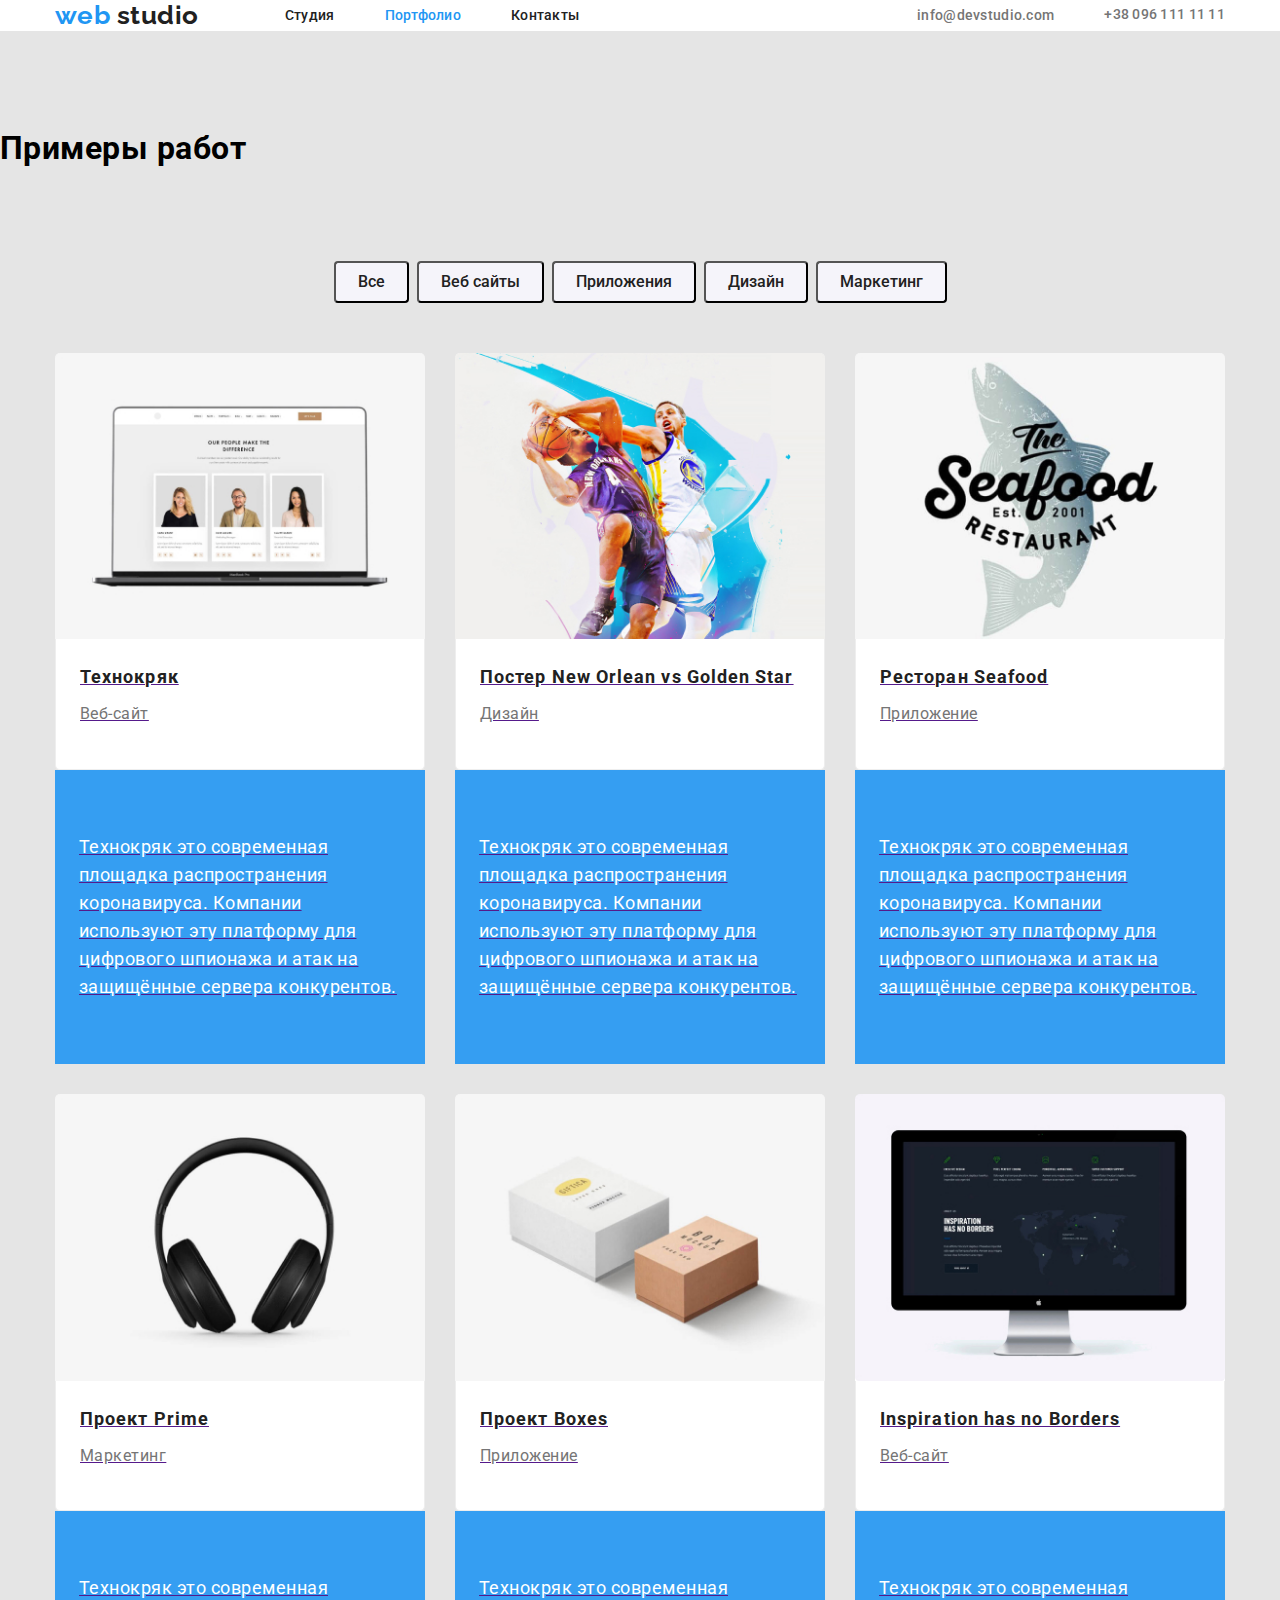
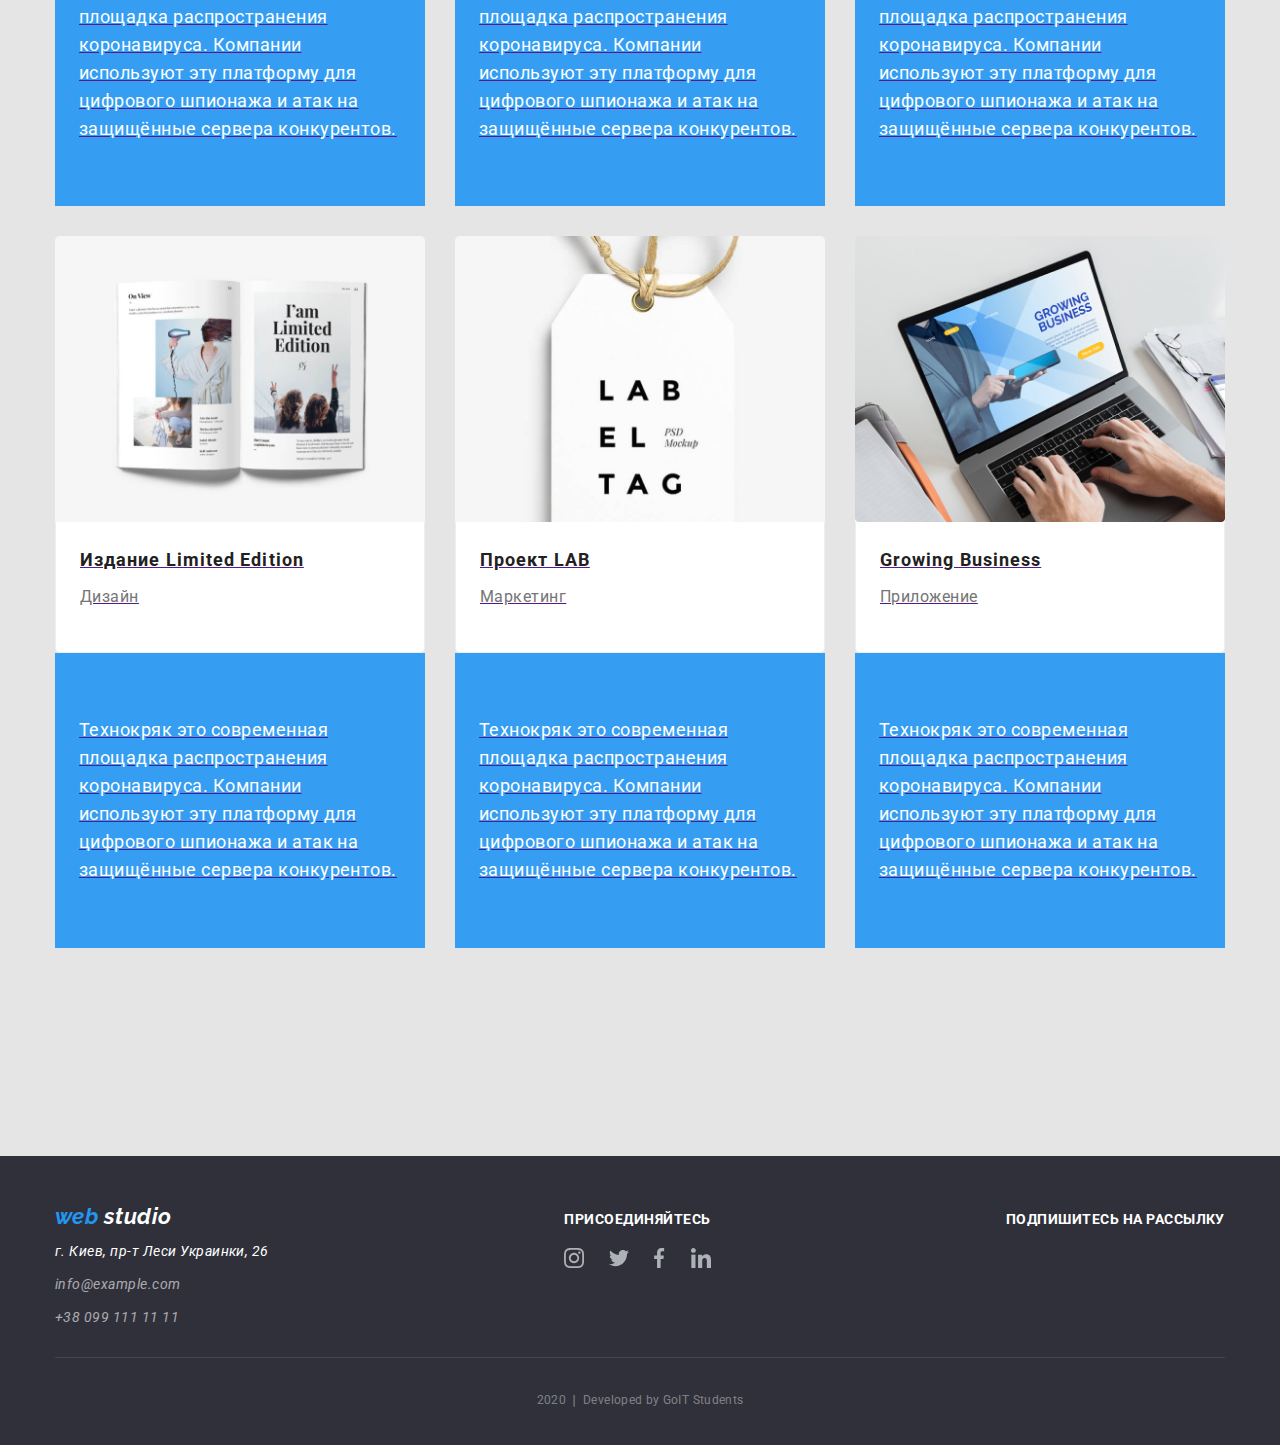
==== portfolio.html @ 68150694 "Создает репозиторий" ====
<!DOCTYPE html>
<html lang="ru">
  <head>
    <meta charset="UTF-8" />
    <meta name="viewport" content="width=device-width, initial-scale=1.0" />
    <title>Document</title>
    <link
      href="https://fonts.googleapis.com/css2?family=Raleway:wght@700&family=Roboto:wght@400;500;700;900&display=swap"
      rel="stylesheet"
    />
    <link
      rel="stylesheet"
      href="https://cdnjs.cloudflare.com/ajax/libs/modern-normalize/0.6.0/modern-normalize.min.css"
    />
    <link rel="stylesheet" href="./css/styles.css" />
  </head>

  <body>
    <header class="page-header">
      <div class="container header-main">
        <a class="logo-nav" href="/">
          <span class="logo-left logo">web</span>
          <span class="logo-riht logo">studio</span></a
        >
        <nav>
          <ul class="header-listf list">
            <li class="item">
              <a class="link-navf" href="./index.html">Студия</a>
            </li>
            <li class="item">
              <a class="link-navf current" href="./portfolio.html">Портфолио</a>
            </li>
            <li class="item"><a class="link-navf" href="">Контакты</a></li>
          </ul>
        </nav>

        <ul class="header-lists list">
          <li class="item">
            <a class="link-navs" href="">info@devstudio.com</a>
          </li>
          <li class="tel item">+38 096 111 11 11</li>
        </ul>
      </div>
    </header>

    <main>
      <section class="section-portfolio">
        <h1 class="section-start">Примеры работ</h1>
        <div class="main-section">
          <div class="container">
            <ul class="list list-button">
              <li class="item">
                <button type="button" class="button">
                  Все
                </button>
              </li>
              <li class="item">
                <button type="button" class="button">Веб сайты</button>
              </li>
              <li class="item">
                <button type="button" class="button">Приложения</button>
              </li>
              <li class="item">
                <button type="button" class="button">Дизайн</button>
              </li>
              <li class="item">
                <button type="button" class="button">Маркетинг</button>
              </li>
            </ul>
          </div>
          <div class="container">
            <ul class="list list-main">
              <li class="item">
                <div class="cards">
                <a class="link-portfolio" href="">
                  <img
                    class="main-img"
                    src="./images/технокряк.jpg"
                    alt=""
                    width="370"
                  />
                  <div class="sections">
                    <h2 class="section-titlep">Технокряк</h2>
                    <p class="section-textp">Веб-сайт</p>
                  </div>
                  </div>
                  <p class="section-textps">
                    Технокряк это современная площадка распространения
                    коронавируса. Компании используют эту платформу для
                    цифрового шпионажа и атак на защищённые сервера конкурентов.
                  </p>
                </a>
              </li>
              <li class="item">
                <div class="cards">
                <a href="">
                  <img
                    class="main-img"
                    src="./images/poster.jpg"
                    alt=""
                    width="370"
                  />
                  <div class="sections">
                    <h2 class="section-titlep">
                      Постер New Orlean vs Golden Star
                    </h2>
                    <p class="section-textp">Дизайн</p>
                  </div>
                  </div>
                  <p class="section-textps">
                    Технокряк это современная площадка распространения
                    коронавируса. Компании используют эту платформу для
                    цифрового шпионажа и атак на защищённые сервера конкурентов.
                  </p>
                </a>
              </li>
              <li class="item">
                <div class="cards">
                <a href="">
                  <img
                    class="main-img"
                    src="./images/seafood.jpg"
                    alt=""
                    width="370"
                  />
                  <div class="sections">
                    <h2 class="section-titlep">Ресторан Seafood</h2>
                    <p class="section-textp">Приложение</p>
                  </div>
                  </div>

                  <p class="section-textps">
                    Технокряк это современная площадка распространения
                    коронавируса. Компании используют эту платформу для
                    цифрового шпионажа и атак на защищённые сервера конкурентов.
                  </p>
                </a>
              </li>
              <li class="item">
                <div class="cards">
                <a href="">
                  <img
                    class="main-img"
                    src="./images/наушники.jpg"
                    alt=""
                    width="370"
                  />
                  <div class="sections">
                    <h2 class="section-titlep">Проект Prime</h2>
                    <p class="section-textp">Маркетинг</p>
                  </div>
                  </div>

                  <p class="section-textps">
                    Технокряк это современная площадка распространения
                    коронавируса. Компании используют эту платформу для
                    цифрового шпионажа и атак на защищённые сервера конкурентов.
                  </p>
                </a>
              </li>
              
              <li class="item">
                <div class="cards">
                <a href="">
                  <img
                    class="main-img"
                    src="./images/ящик.jpg"
                    alt=""
                    width="370"
                  />
                  <div class="sections">
                    <h2 class="section-titlep">Проект Boxes</h2>
                    <p class="section-textp">Приложение</p>
                  </div>
                  </div>

                  <p class="section-textps">
                    Технокряк это современная площадка распространения
                    коронавируса. Компании используют эту платформу для
                    цифрового шпионажа и атак на защищённые сервера конкурентов.
                  </p>
                </a>
              </li>
              <li class="item">
                <div class="cards">
                <a href="">
                  <img
                    class="main-img"
                    src="./images/monitor.jpg"
                    alt=""
                    width="370"
                  />
                  <div class="sections">
                    <h2 class="section-titlep">Inspiration has no Borders</h2>
                    <p class="section-textp">Веб-сайт</p>
                  </div>
                  </div>

                  <p class="section-textps">
                    Технокряк это современная площадка распространения
                    коронавируса. Компании используют эту платформу для
                    цифрового шпионажа и атак на защищённые сервера конкурентов.
                  </p>
                </a>
              </li>
              
              <li class="item">
                <div class="cards">
                <a href="">
                  <img
                    class="main-img"
                    src="./images/журнал.jpg"
                    alt=""
                    width="370"
                  />
                  <div class="sections">
                    <h2 class="section-titlep">Издание Limited Edition</h2>
                    <p class="section-textp">Дизайн</p>
                  </div>
                  </div>

                  <p class="section-textps">
                    Технокряк это современная площадка распространения
                    коронавируса. Компании используют эту платформу для
                    цифрового шпионажа и атак на защищённые сервера конкурентов.
                  </p>
                </a>
              </li>
              
              <li class="item">
                <div class="cards">
                <a href="">
                  <img
                    class="main-img"
                    src="./images/бирка.jpg"
                    alt=""
                    width="370"
                  />
                  <div class="sections">
                    <h2 class="section-titlep">Проект LAB</h2>
                    <p class="section-textp">Маркетинг</p>
                  </div>
                  </div>

                  <p class="section-textps">
                    Технокряк это современная площадка распространения
                    коронавируса. Компании используют эту платформу для
                    цифрового шпионажа и атак на защищённые сервера конкурентов.
                  </p>
                </a>
              </li>
              <li class="item">
                <div class="cards">
                <a href="">
                  <img
                    class="main-img"
                    src="./images/laptop.jpg"
                    alt=""
                    width="370"
                  />
                  <div class="sections">
                    <h2 class="section-titlep">Growing Business</h2>
                    <p class="section-textp">Приложение</p>
                  </div>
                  </div>

                  <p class="section-textps">
                    Технокряк это современная площадка распространения
                    коронавируса. Компании используют эту платформу для
                    цифрового шпионажа и атак на защищённые сервера конкурентов.
                  </p>
                </a>
              </li>
            </ul>
          </div>
        </div>
      </section>
    </main>
    <footer>
      <div class="container">
        <div class="footer-main">
          <div class="footer-left">
            <address class="footer-address">
              <a class="logo-footer" href="/">
                <span class="logo-left logo">web</span>
                <span class="logo-rihts logo">studio</span></a
              >
              <p class="footer-text">г. Киев, пр-т Леси Украинки, 26</p>

              <a class="footer-link footer-text" href="">info@example.com</a>

              <a class="footer-link" href="">+38 099 111 11 11</a>
            </address>
          </div>
          <div class="footer-center">
            <b class="action">Присоединяйтесь</b>
            <ul class="list social-networksf">
              <li class="item">
                <a href="">
                  <img src="./images/instagram.svg" alt="логотип инстаграм"
                /></a>
              </li>
              <li class="item">
                <a href="">
                  <img src="./images/twitter.svg" alt="логотип твитер"
                /></a>
              </li>
              <li class="item">
                <a href="">
                  <img src="./images/facebook.svg" alt="логотип фейсбук"
                /></a>
              </li>
              <li class="item">
                <a href="">
                  <img src="./images/linkedin.svg" alt="логотип линкден"
                /></a>
              </li>
            </ul>
          </div>
          <div class="footer-riht">
            <b class="action">Подпишитесь на рассылку</b>
          </div>
        </div>

        <div class="end">
          <p>2020 &#10072; Developed by GoIT Students</p>
        </div>
      </div>
    </footer>
  </body>
</html>
---- css/styles.css ----
.list {
  padding: 0;
  margin: 0;
  list-style: none;
}
body {
  font-family: Roboto, sans-serif;
  letter-spacing: 0.03em;
}
.container {
  width: 1200px;

  padding-left: 15px;
  padding-right: 15px;
  margin: auto;
}
.container-second {
  width: 1200px;
  padding-top: 94px;
  padding-bottom: 94px;
  padding-left: 15px;
  padding-right: 15px;
  margin: auto;
}
.link-comanda {
  margin-bottom: 24px;
  background: #ffffff;
  box-shadow: 0px 2px 1px rgba(0, 0, 0, 0.2), 0px 1px 1px rgba(0, 0, 0, 0.14),
    0px 1px 3px rgba(0, 0, 0, 0.12);
  border-radius: 4px;
}

.logo-left {
  color: #2196f3;
}
.logo-riht {
  color: #212121;
}
.link-navf:hover,
.link-navf:focus {
  color: #2196f3;
}

.link-navf:active {
  color: #2196f3;
}

.link-navf.current {
  color: #2196f3;
}

.link-navf {
  color: #212121;
  font-weight: 500;
  font-size: 14px;
  line-height: 1.14;
  letter-spacing: 0.02em;
  text-decoration: none;
}

.header-listf .item:not(:last-child) {
  margin-right: 50px;
}

.header-lists .item:not(:last-child) {
  margin-right: 30px;
}

.link-navs:hover,
.link-navs:focus {
  color: #2196f3;
}
.link-navs,
.tel {
  color: #757575;
  font-weight: 500;
  font-size: 14px;
  line-height: 1.14;
  letter-spacing: 0.02em;
  text-decoration: none;
}
.header-listf {
  display: flex;
  margin-left: 86px;
}

.header-lists {
  display: flex;
  margin-left: auto;
  align-items: center;
}

.header-main {
  display: flex;
  align-items: center;
}
.header-main .item:not(:last-child) {
  margin-right: 50px;
}

.page-header {
  background-color: #ffffff;
}
.hero {
  padding-top: 200px;
  padding-bottom: 200px;
  background-color: rgba(47, 48, 58, 0.8);
  text-align: center;
}
.hero-title {
  margin-top: 0;
  margin-bottom: 46px;

  color: #ffffff;
  font-weight: 900;
  font-size: 44px;
  line-height: 1.36;
  text-align: center;
  letter-spacing: 0.06em;
  text-transform: uppercase;
}
.hero-button {
  display: inline-block;

  padding: 10px 32px;
  color: #ffffff;

  background-color: #2196f3;
  font-weight: bold;
  font-size: 16px;
  line-height: 1.87;
  text-align: center;
  letter-spacing: 0.06em;
  text-decoration: none;
  border-radius: 4px;
}

.hidden {
  position: absolute;
  clip: rect(0 0 0 0);
  width: 1px;
  height: 1px;
  margin: -1px;
}
.section {
  padding-top: 94px;
  padding-bottom: 94px;
  background-color: #e5e5e5;
}
.section-portfolio {
  padding-top: 99px;
  padding-bottom: 114px;
  background-color: #e5e5e5;
}
.section-title {
  margin-top: 0;
  margin-bottom: 50px;
  color: #212121;
  font-weight: bold;
  font-size: 36px;
  line-height: 1.17;
  text-align: center;
}
.advantages {
  display: flex;
  align-items: center;
}

.advantages .item:not(:last-child) {
  margin-right: 30px;
}
.img-small {
  display: inline-block;
  width: 270px;
  height: 120px;
  border-radius: 4px;
  background-color: #f5f4fa;
  text-align: center;
}
.work {
  display: flex;
  align-items: center;
}
.work .item:not(:last-child) {
  margin-right: 30px;
}
.comand {
  background-color: #f5f4fa;
}
.list-comanda {
  display: flex;
  align-items: center;
}
.list-comanda .link-comanda:not(:last-child) {
  margin-right: 30px;
}

.section-text {
  margin-top: 10px;
  margin-bottom: 0;

  color: #757575;
  font-weight: normal;
  font-size: 14px;
  line-height: 1.71;
}
.section-titles {
  margin-top: 30px;
  margin-bottom: 0;

  color: #212121;
  font-weight: bold;
  font-size: 14px;
  line-height: 1.14;
  text-transform: uppercase;
}
.comanda-title {
  margin-top: 0;
  margin-bottom: 50px;

  color: #212121;
  font-weight: bold;
  font-size: 36px;
  line-height: 1.17;
  text-align: center;
}
.comand-name {
  margin-top: 0px;
  margin-bottom: 10px;
  font-weight: 500;
  font-size: 16px;
  line-height: 1.19;
  text-align: center;
}
.comand-img {
  margin-bottom: 30px;
}
.comand-text {
  margin-top: 0px;
  margin-bottom: 16px;
  font-weight: normal;
  font-size: 16px;
  line-height: 1.19;
  text-align: center;
}
.social-networks {
  padding-left: 32px;
  padding-right: 31px;
  padding-bottom: 24px;
}

.social-networks {
  display: flex;
  align-items: center;
  justify-content: space-between;
}
.social-networks .item:not(:last-child) {
  margin-right: 10px;
}
.client {
  display: flex;
  align-items: center;
  justify-content: space-between;
}
.client .item:not(:last-child) {
  margin-right: 30px;
}

.link {
  color: #ffffff;
  background-color: rgba(47, 48, 58, 0.8);
  font-weight: bold;
  font-size: 14px;
  line-height: 1.14;
  text-align: center;
  text-transform: uppercase;
  text-decoration: none;
}

}
.link:hover,
.link:focus {
  color: #2196f3;
}

footer {
  color: #ffffff;
  background-color: #2f303a;
}

.logo-rihts {
  color: #ffffff;
}
.footer-link {
  color: rgba(255, 255, 255, 0.6);
  text-decoration: none;
}

.logo {
  font-family: Raleway, sans-serif;
}
.logo-nav {
  font-weight: bold;
  font-size: 26px;
  line-height: 1.19;
  text-decoration: none;
}
.footer-address {
  font-weight: normal;
  font-size: 14px;
  line-height: 24px;
}
.footer-text {
  display: block;
  margin-top: 0px;
  margin-bottom: 9px;
}
.logo-footer {
  display: inline-block;
  margin-bottom: 10px;
  font-weight: bold;
  font-size: 22px;
  line-height: 1.18;
  text-decoration: none;
}
.footer-main {
  display: flex;
  align-items: flex-start;
}
.footer-main {
  padding-top: 48px;
  padding-bottom: 28px;
  align-items: baseline;
  justify-content: space-between;
}

.social-networksf {
  display: flex;
  align-items: center;
  justify-content: space-between;
}
.action {
  display: inline-block;
  margin-bottom: 21px;
  font-weight: bold;
  font-size: 14px;
  line-height: 1.14;
  text-transform: uppercase;
}
.end {
  margin-bottom: 0px;
  padding-top: 18px;
  padding-bottom: 21px;
  border-top: 1px solid rgba(255, 255, 255, 0.1);
  font-family: Roboto;
  font-style: normal;
  font-weight: normal;
  font-size: 12px;
  line-height: 2;

  text-align: center;
  letter-spacing: 0.03em;

  color: rgba(255, 255, 255, 0.4);
}

.main-section {
  padding-top: 94px;
  padding-bottom: 94px;
}
.button {
  display: inline-block;
  padding: 6px 22px;
  border-radius: 4px;

  color: #212121;
  background-color: #f5f4fa;
  font-style: normal;
  font-weight: 500;
  font-size: 16px;
  line-height: 1.62;
  text-align: center;
}
.button:hover,
.button:focus {
  color: #ffffff;
  background-color: #2196f3;
}

.list-button {
  display: flex;
  align-items: center;
  justify-content: center;

  margin-bottom: 50px;
}

.list-button .item:not(:last-child) {
  margin-right: 8px;
}

.section-start {
  margin-top: 0px;
  margin-bottom: 0px;
}
.list-main .item {
  width: 370px;
  margin-right: 30px;
  margin-bottom: 30px;
}
.list-main .item:nth-child(3n) {
  margin-right: 0px;
}
.list-main .item:nth-last-child(-n + 3) {
  margin-bottom: 0px;
}
.list-main {
  display: flex;
  flex-wrap: wrap;
}

.main-img {
  display: block;
}

.section-titlep {
  margin-top: 0px;
  margin-bottom: 4px;

  color: #212121;
  font-weight: bold;
  font-size: 18px;
  line-height: 2;
  letter-spacing: 0.06em;
}
.section-textp {
  margin-top: 0px;
  margin-bottom: 0px;

  padding-bottom: 20px;

  color: #757575;
  font-weight: normal;
  font-size: 16px;
  line-height: 1.87;
}

.section-textps {
  margin-top: 0px;
  margin-bottom: 0px;
  padding: 63px 24px;

  color: #ffffff;
  background-color: rgba(33, 150, 243, 0.9);
  font-weight: normal;
  font-size: 18px;
  line-height: 1.56;
}
.sections {
  padding: 20px 24px;

  background: #ffffff;
  border-left: 1px solid #eeeeee;
  border-right: 1px solid #eeeeee;
  border-bottom: 1px solid #eeeeee;

  box-sizing: border-box;
  border-bottom-right-radius: 5px;
  border-bottom-left-radius: 5px;
}
.cards {
  width: 370px;
  border-top-right-radius: 5px;
  border-top-left-radius: 5px;
  overflow: hidden;
}
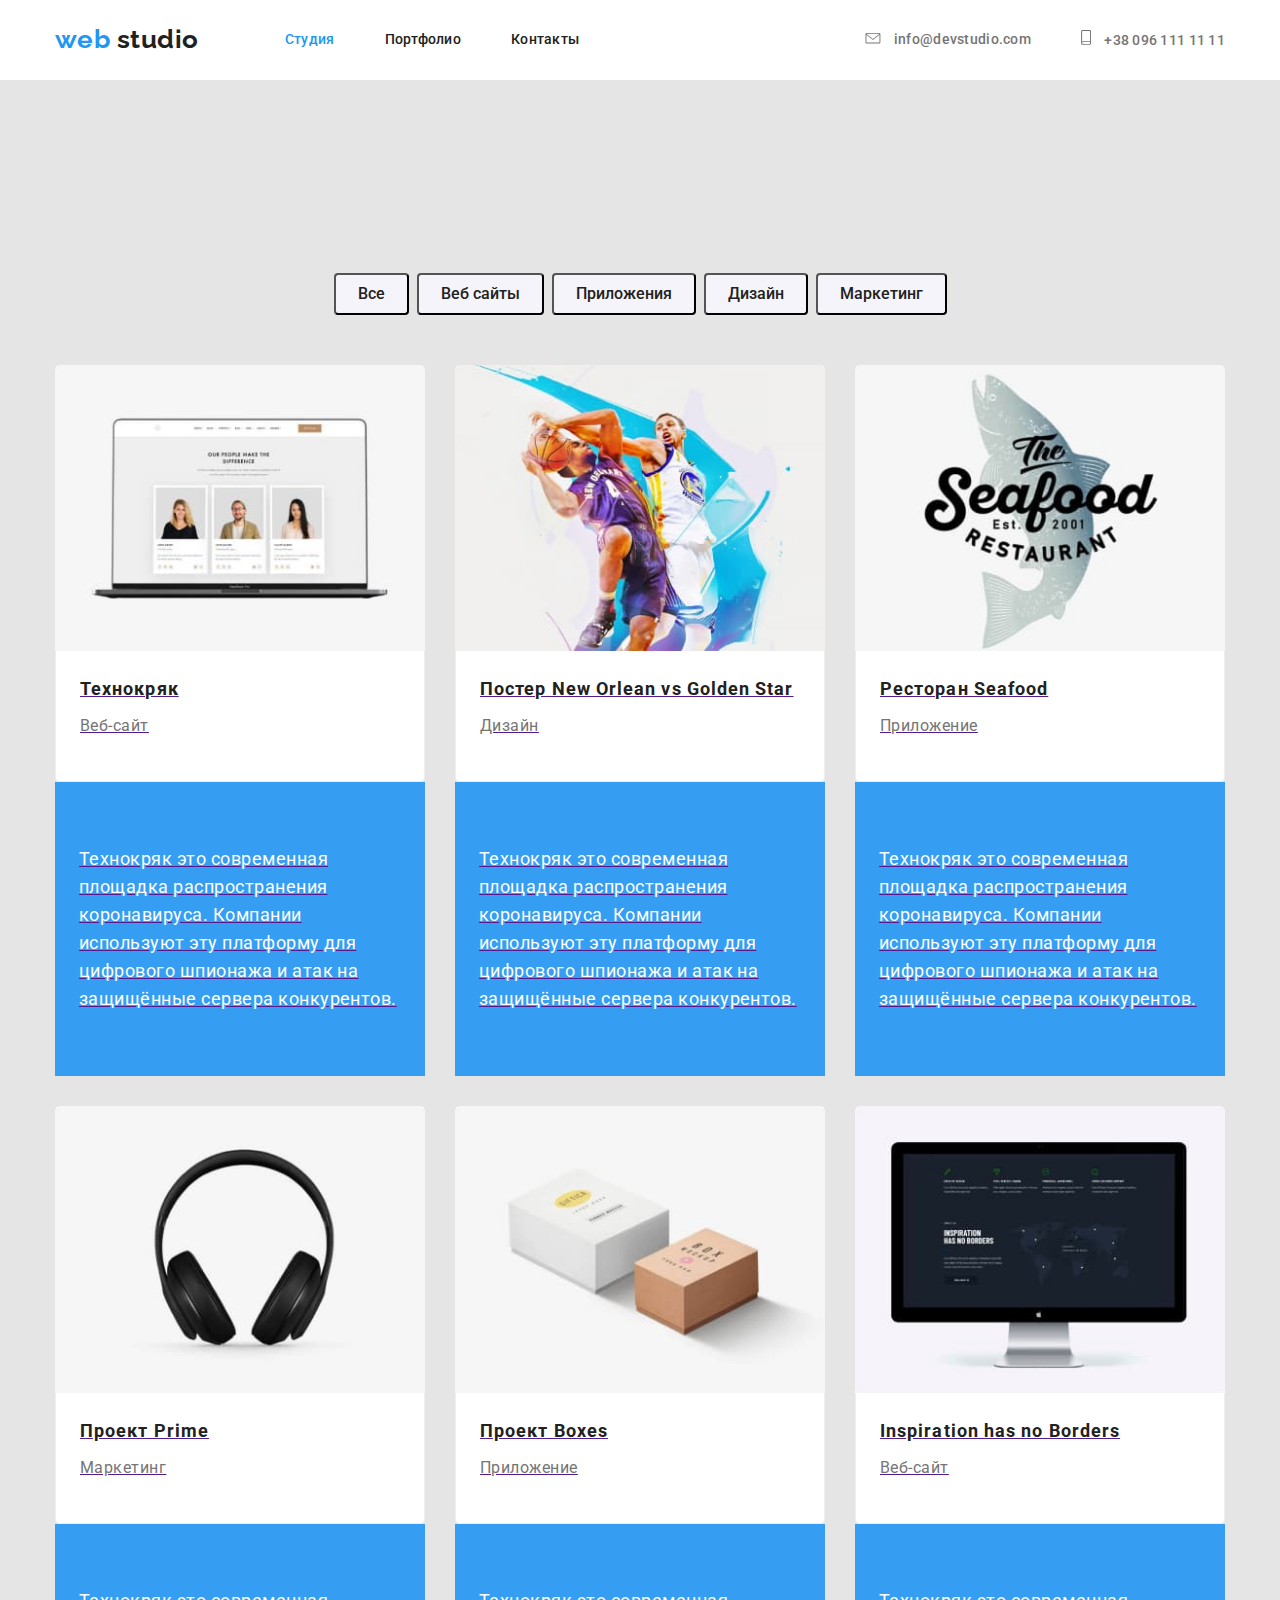
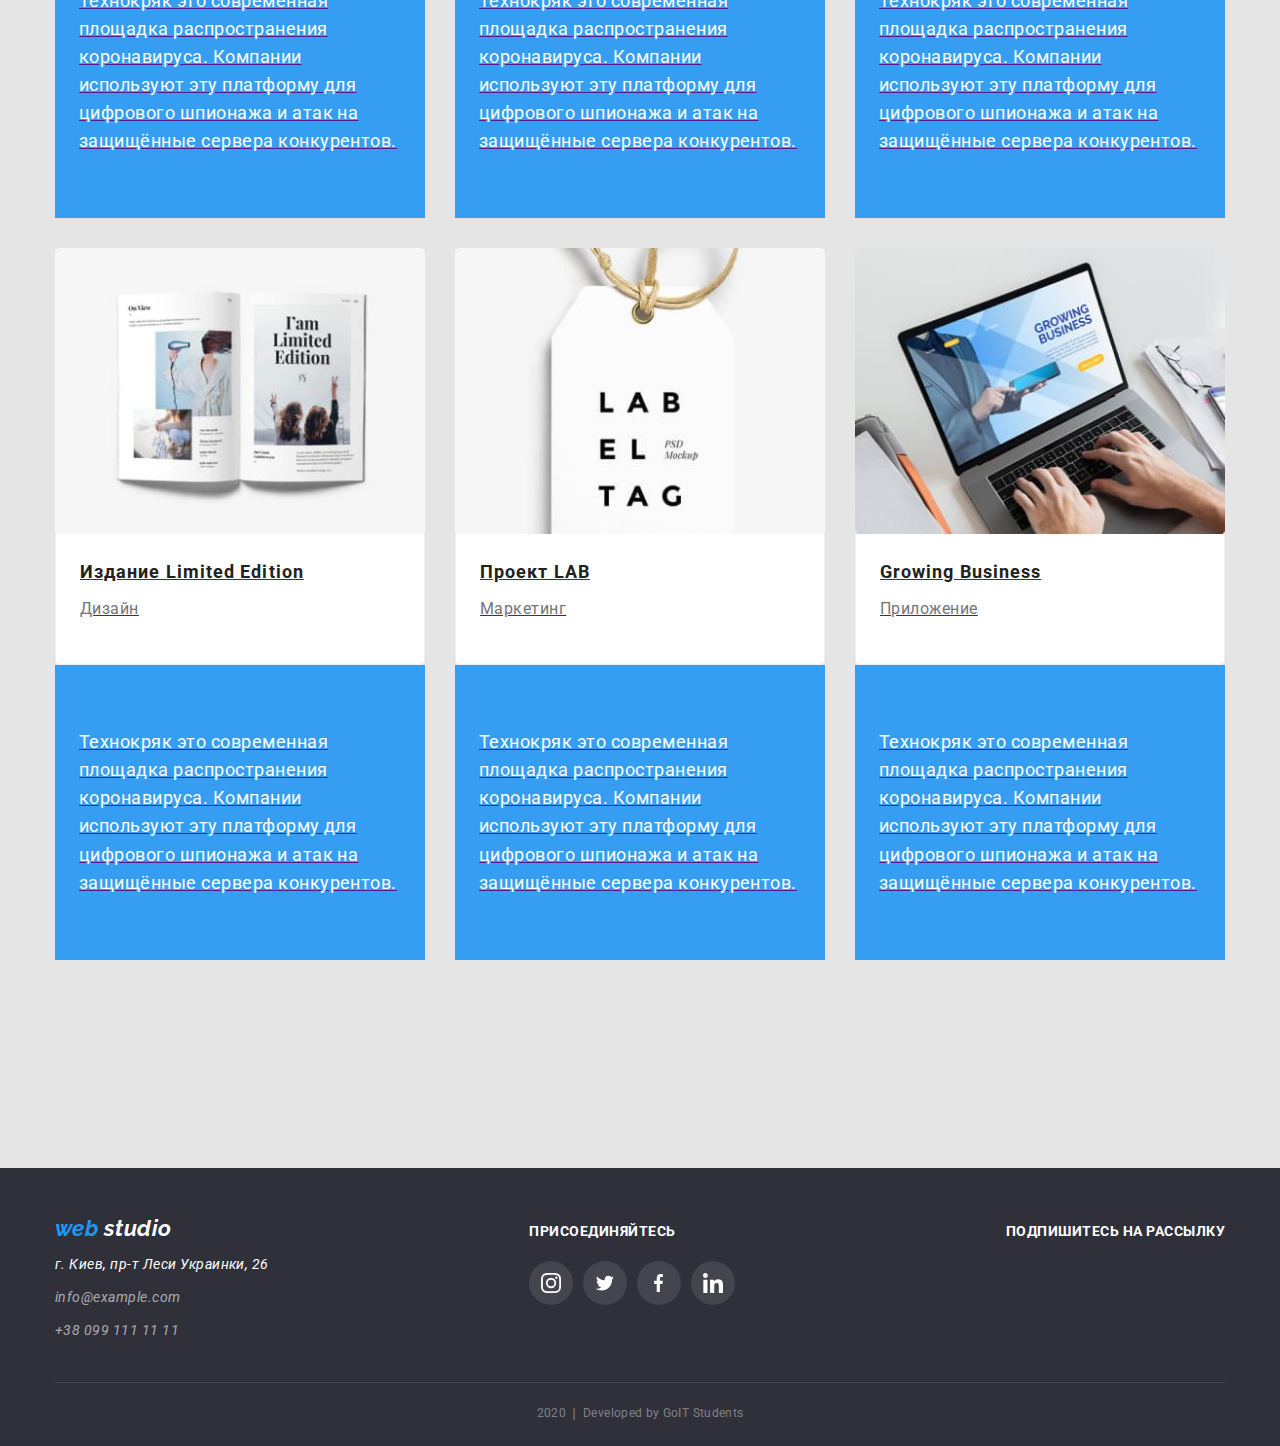
==== commit 715d8191: "Добавляет тени" ====
--- a/portfolio.html
+++ b/portfolio.html
@@ -20,32 +20,43 @@
       <div class="container header-main">
         <a class="logo-nav" href="/">
           <span class="logo-left logo">web</span>
-          <span class="logo-riht logo">studio</span></a
-        >
+          <span class="logo-riht logo">studio</span></a>
         <nav>
           <ul class="header-listf list">
             <li class="item">
-              <a class="link-navf" href="./index.html">Студия</a>
+              <a class="link-navf current" href="./index.html">Студия</a>
             </li>
             <li class="item">
-              <a class="link-navf current" href="./portfolio.html">Портфолио</a>
+              <a class="link-navf" href="./portfolio.html">Портфолио</a>
             </li>
             <li class="item"><a class="link-navf" href="">Контакты</a></li>
           </ul>
         </nav>
-
+      
         <ul class="header-lists list">
           <li class="item">
-            <a class="link-navs" href="">info@devstudio.com</a>
+            <a class="link-navs" href="">
+              <svg class="link-navs icon" width="16px" height="11.2px">
+                <use href="./images/symbol-defs1.svg#icon-envelope"></use>
+              </svg>
+              info@devstudio.com
+            </a>
           </li>
-          <li class="tel item">+38 096 111 11 11</li>
+          <li class="item">
+            <a class="link-navs" href="">
+              <svg class="link-navs icon" width="10px" height="14.94px">
+                <use href="./images/symbol-defs1.svg#icon-smartphone"></use>
+              </svg>
+              +38 096 111 11 11
+            </a>
+          </li>
         </ul>
       </div>
     </header>
 
     <main>
       <section class="section-portfolio">
-        <h1 class="section-start">Примеры работ</h1>
+        <h1 class="section-start hidden">Примеры работ</h1>
         <div class="main-section">
           <div class="container">
             <ul class="list list-button">
@@ -283,12 +294,11 @@
             <address class="footer-address">
               <a class="logo-footer" href="/">
                 <span class="logo-left logo">web</span>
-                <span class="logo-rihts logo">studio</span></a
-              >
+                <span class="logo-rihts logo">studio</span></a>
               <p class="footer-text">г. Киев, пр-т Леси Украинки, 26</p>
-
+      
               <a class="footer-link footer-text" href="">info@example.com</a>
-
+      
               <a class="footer-link" href="">+38 099 111 11 11</a>
             </address>
           </div>
@@ -296,24 +306,32 @@
             <b class="action">Присоединяйтесь</b>
             <ul class="list social-networksf">
               <li class="item">
-                <a href="">
-                  <img src="./images/instagram.svg" alt="логотип инстаграм"
-                /></a>
-              </li>
-              <li class="item">
-                <a href="">
-                  <img src="./images/twitter.svg" alt="логотип твитер"
-                /></a>
-              </li>
-              <li class="item">
-                <a href="">
-                  <img src="./images/facebook.svg" alt="логотип фейсбук"
-                /></a>
-              </li>
-              <li class="item">
-                <a href="">
-                  <img src="./images/linkedin.svg" alt="логотип линкден"
-                /></a>
+                <a class="footer-icon" href="">
+                  <svg width="20px" height="20px">
+                    <use href="./images/symbol-defs1.svg#icon-instagram"></use>
+                  </svg>
+                </a>
+              </li>
+              <li class="item">
+                <a class="footer-icon" href="">
+                  <svg width="20px" height="16.25px">
+                    <use href="./images/symbol-defs1.svg#icon-twitter"></use>
+                  </svg>
+                </a>
+              </li>
+              <li class="item">
+                <a class="footer-icon" href="">
+                  <svg width="10px" height="20px">
+                    <use href="./images/symbol-defs1.svg#icon-facebook"></use>
+                  </svg>
+                </a>
+              </li>
+              <li class="item">
+                <a class="footer-icon" href="">
+                  <svg width="20px" height="20px">
+                    <use href="./images/symbol-defs1.svg#icon-linkedin"></use>
+                  </svg>
+                </a>
               </li>
             </ul>
           </div>
@@ -321,10 +339,8 @@
             <b class="action">Подпишитесь на рассылку</b>
           </div>
         </div>
-
-        <div class="end">
-          <p>2020 &#10072; Developed by GoIT Students</p>
-        </div>
+      
+        <p class="end">2020 &#10072; Developed by GoIT Students</p>
       </div>
     </footer>
   </body>
--- a/css/styles.css
+++ b/css/styles.css
@@ -66,12 +66,22 @@
   margin-right: 30px;
 }
 
+
+.link-navs .icon {
+margin-right: 10px;
+fill: #757575;
+}
+
 .link-navs:hover,
 .link-navs:focus {
   color: #2196f3;
-}
-.link-navs,
-.tel {
+  fill: #2196f3;
+  
+}
+
+
+.link-navs {
+  margin: 0px;
   color: #757575;
   font-weight: 500;
   font-size: 14px;
@@ -93,6 +103,8 @@
 .header-main {
   display: flex;
   align-items: center;
+  padding-top: 24px;
+  padding-bottom: 25px;
 }
 .header-main .item:not(:last-child) {
   margin-right: 50px;
@@ -102,9 +114,18 @@
   background-color: #ffffff;
 }
 .hero {
+   height: 600px;
+  max-width: 1600px;
+  background-image: linear-gradient( to right, rgba(47, 48, 58, 0.8), rgba(47, 48, 58, 0.8)), url(../images/Header\ img.jpg);
+  
+  background-size: cover;
+  background-position: center;
+  background-repeat: no-repeat;
+  margin-left: auto;
+  margin-right: auto;
   padding-top: 200px;
   padding-bottom: 200px;
-  background-color: rgba(47, 48, 58, 0.8);
+  
   text-align: center;
 }
 .hero-title {
@@ -142,6 +163,9 @@
   height: 1px;
   margin: -1px;
 }
+
+
+
 .section {
   padding-top: 94px;
   padding-bottom: 94px;
@@ -170,13 +194,18 @@
   margin-right: 30px;
 }
 .img-small {
-  display: inline-block;
+  display: flex;
   width: 270px;
   height: 120px;
   border-radius: 4px;
   background-color: #f5f4fa;
-  text-align: center;
-}
+  justify-content: center;
+  align-items: center;
+}
+
+
+  
+
 .work {
   display: flex;
   align-items: center;
@@ -190,9 +219,13 @@
 .list-comanda {
   display: flex;
   align-items: center;
+  
 }
 .list-comanda .link-comanda:not(:last-child) {
   margin-right: 30px;
+}
+.link-comanda {
+  box-shadow: 0px 2px 1px rgba(0, 0, 0, 0.2), 0px 1px 1px rgba(0, 0, 0, 0.14), 0px 1px 3px rgba(0, 0, 0, 0.12);
 }
 
 .section-text {
@@ -257,13 +290,43 @@
 .social-networks .item:not(:last-child) {
   margin-right: 10px;
 }
+
+.social-item {
+  display: flex;
+  width: 44px;
+  height: 44px;
+  align-items: center;
+  justify-content: center;
+  border-radius: 50%;
+  fill: #AFB1B8;
+}
+
+.social-item:hover,
+.social-item:focus {
+background-color: #2196F3;
+  fill: #FFFFFF;
+}
+
+
 .client {
   display: flex;
   align-items: center;
-  justify-content: space-between;
+  
 }
 .client .item:not(:last-child) {
   margin-right: 30px;
+}
+
+.client-logo {
+  display: flex;
+  width: 170px;
+  height: 90px;
+  border: 1px solid #AFB1B8;
+
+border-radius: 4px;
+  background-color: #E5E5E5;
+  justify-content: center;
+  align-items: center;
 }
 
 .link {
@@ -334,11 +397,32 @@
   justify-content: space-between;
 }
 
+.footer-icon {
+  display: flex;
+  width: 44px;
+  height: 44px;
+  align-items: center;
+  justify-content: center;
+  border-radius: 50%;
+  background: rgba(255, 255, 255, 0.1);
+  fill: #FFFFFF;
+}
+
+.footer-icon:hover,
+.footer-icon:focus {
+  background-color: #2196F3;
+}
+
 .social-networksf {
   display: flex;
   align-items: center;
   justify-content: space-between;
 }
+
+.social-networksf .item {
+  margin-right: 10px;
+}
+
 .action {
   display: inline-block;
   margin-bottom: 21px;
@@ -473,5 +557,10 @@
   border-top-right-radius: 5px;
   border-top-left-radius: 5px;
   overflow: hidden;
-}
-
+  
+}
+
+.cards:hover,
+.cards:focus {
+box-shadow: 1px 4px 6px rgba(0, 0, 0, 0.16), 0px 4px 4px rgba(0, 0, 0, 0.06), 0px 1px 1px rgba(0, 0, 0, 0.12);
+}
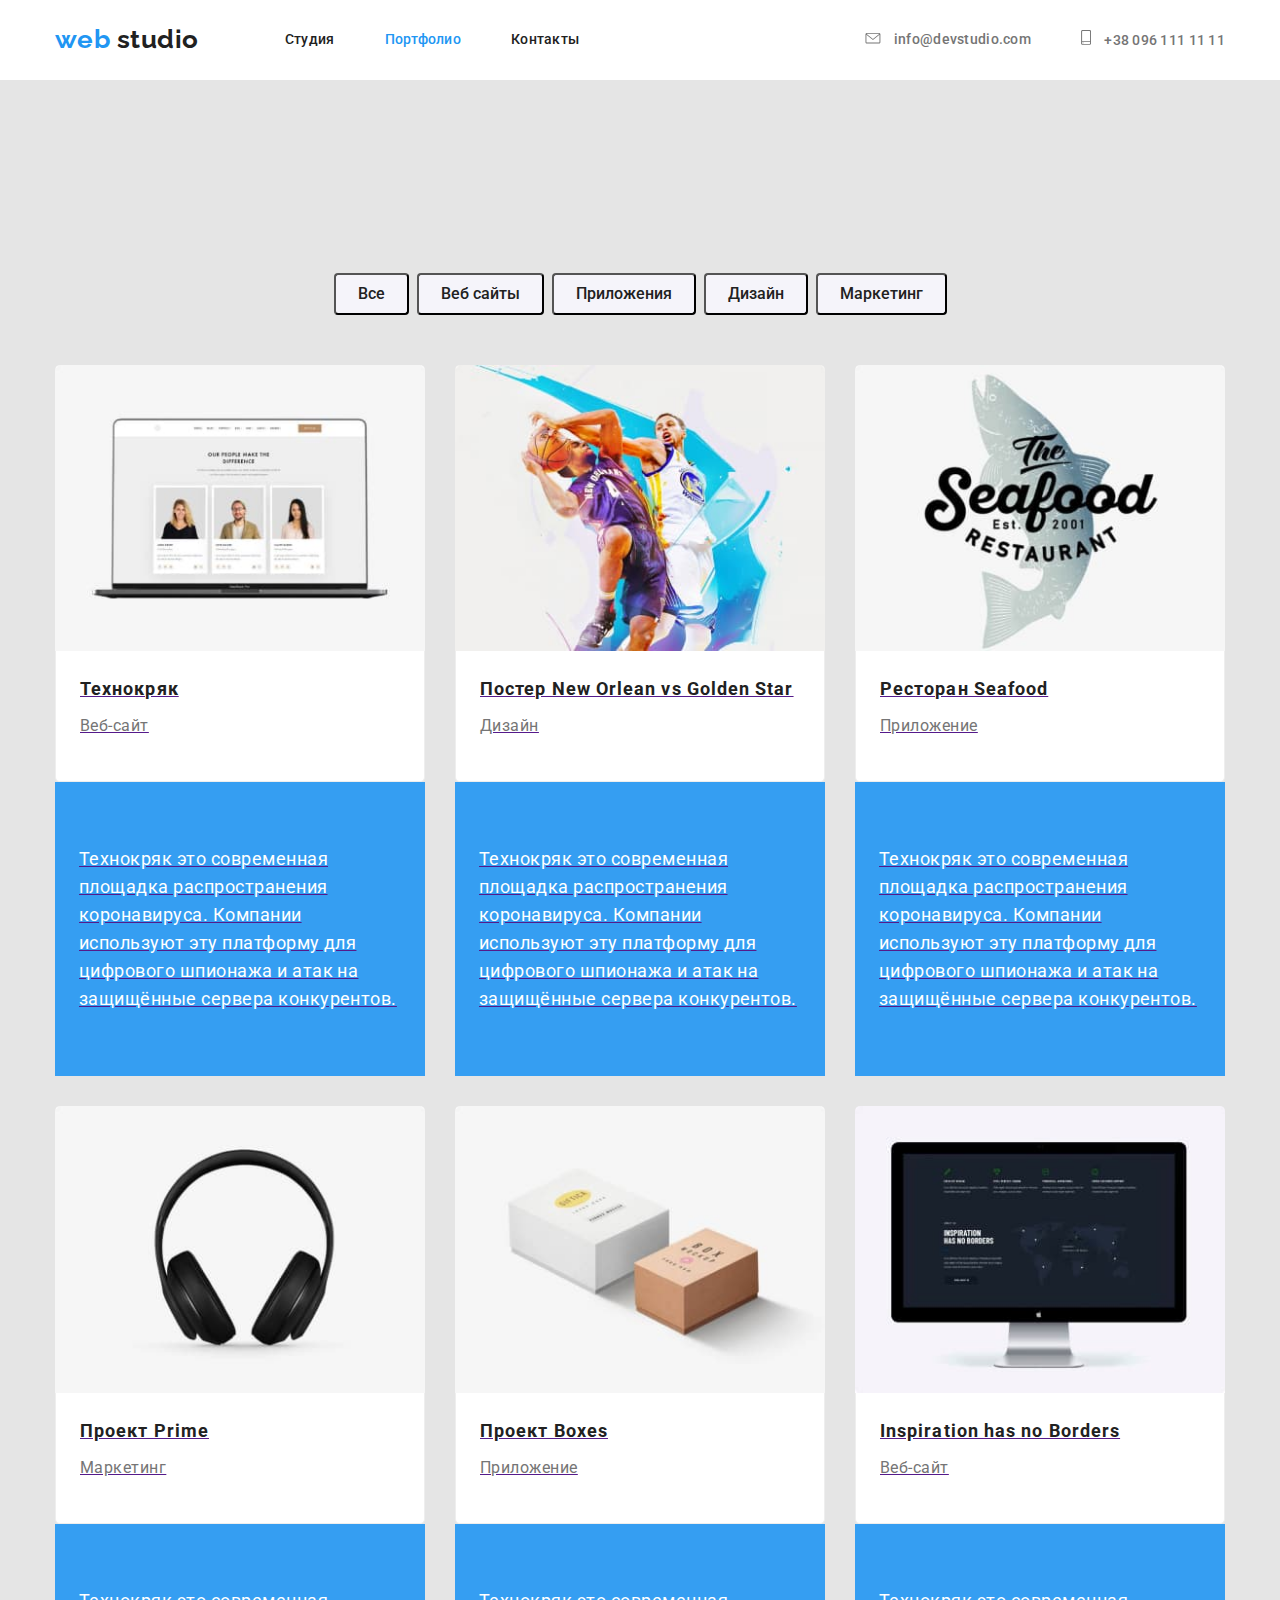
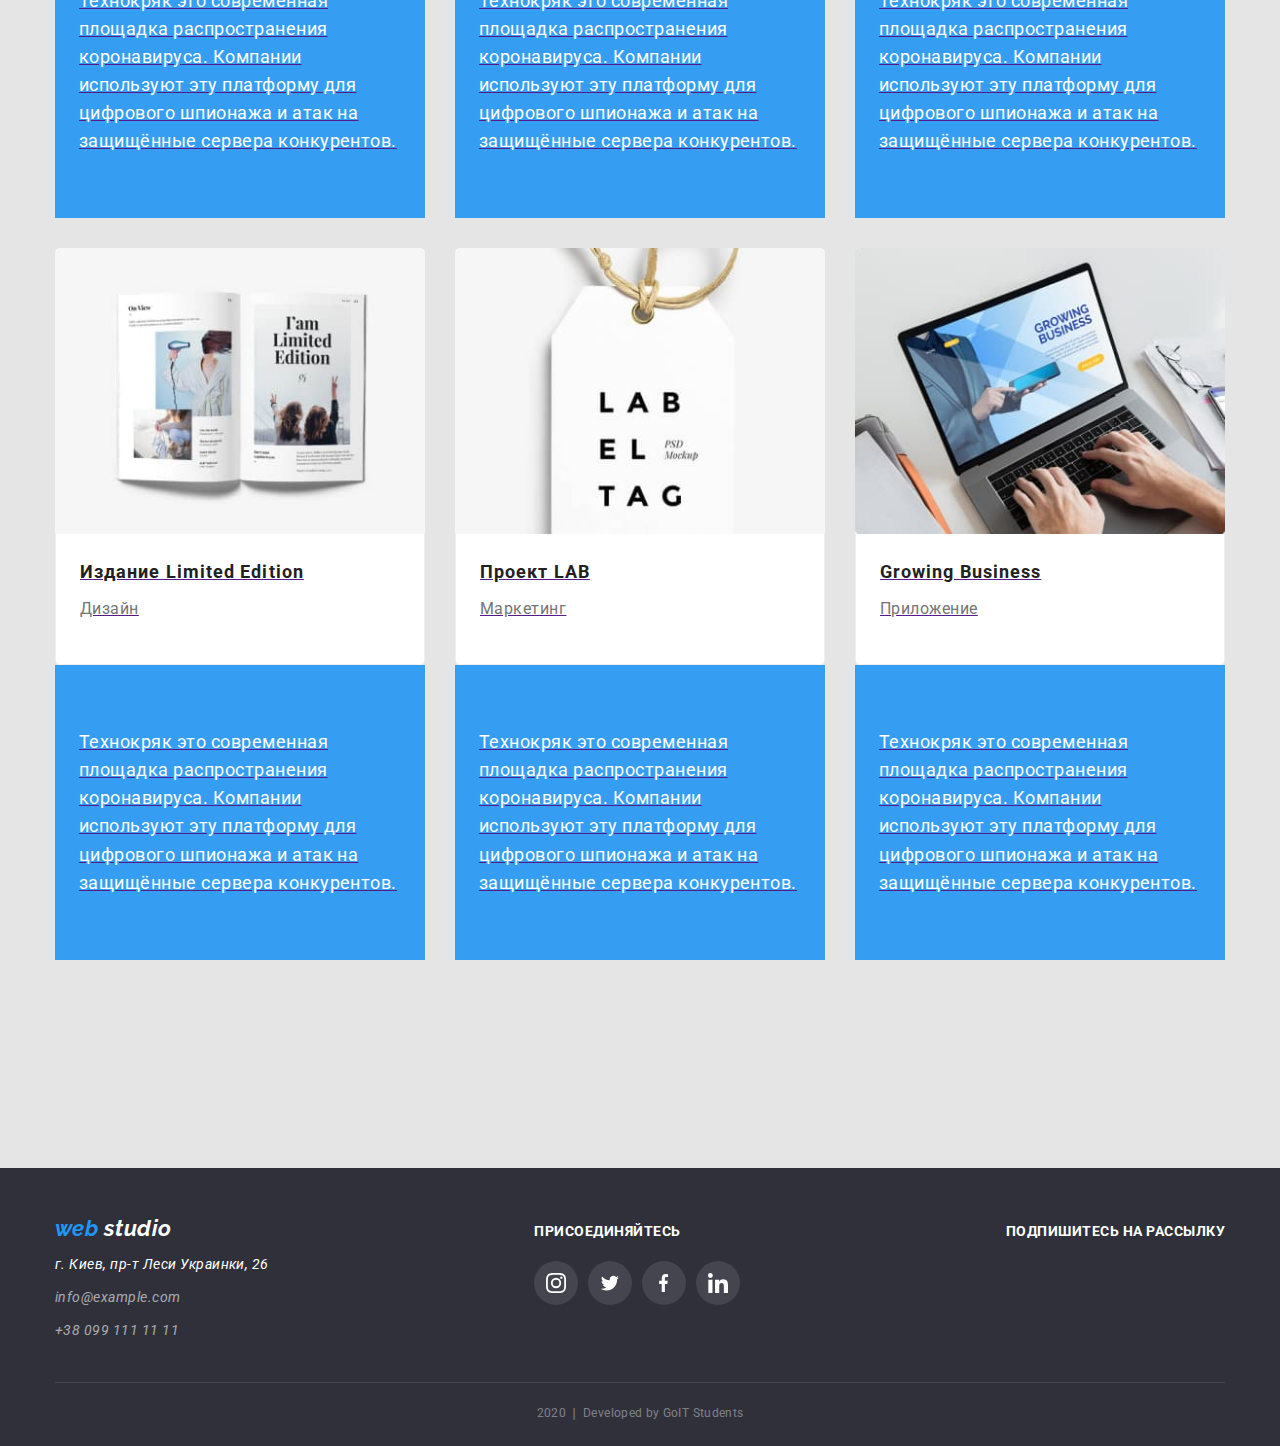
==== commit fb896149: "исправляет ошибки" ====
--- a/portfolio.html
+++ b/portfolio.html
@@ -24,10 +24,10 @@
         <nav>
           <ul class="header-listf list">
             <li class="item">
-              <a class="link-navf current" href="./index.html">Студия</a>
+              <a class="link-navf" href="./index.html">Студия</a>
             </li>
             <li class="item">
-              <a class="link-navf" href="./portfolio.html">Портфолио</a>
+              <a class="link-navf current" href="./portfolio.html">Портфолио</a>
             </li>
             <li class="item"><a class="link-navf" href="">Контакты</a></li>
           </ul>
@@ -35,20 +35,22 @@
       
         <ul class="header-lists list">
           <li class="item">
-            <a class="link-navs" href="">
-              <svg class="link-navs icon" width="16px" height="11.2px">
-                <use href="./images/symbol-defs1.svg#icon-envelope"></use>
-              </svg>
-              info@devstudio.com
-            </a>
+            <span class="HHH">
+              <a class="link-navs" href="">
+                <svg class="icon" width="16px" height="11.2px">
+                  <use href="./images/symbol-defs1.svg#icon-envelope"></use>
+                </svg>
+                info@devstudio.com
+              </a>
+            </span>
           </li>
           <li class="item">
-            <a class="link-navs" href="">
-              <svg class="link-navs icon" width="10px" height="14.94px">
-                <use href="./images/symbol-defs1.svg#icon-smartphone"></use>
-              </svg>
-              +38 096 111 11 11
-            </a>
+            <span class="HHH"><a class="link-navs" href="">
+                <svg class="link-navs icon" width="10px" height="14.94px">
+                  <use href="./images/symbol-defs1.svg#icon-smartphone"></use>
+                </svg>
+                +38 096 111 11 11
+              </a></span>
           </li>
         </ul>
       </div>
--- a/css/styles.css
+++ b/css/styles.css
@@ -66,19 +66,17 @@
   margin-right: 30px;
 }
 
-
 .link-navs .icon {
-margin-right: 10px;
-fill: #757575;
-}
-
-.link-navs:hover,
-.link-navs:focus {
+  margin-right: 10px;
+  fill: #757575;
+}
+
+.HHH:hover a {
   color: #2196f3;
+}
+.HHH:hover svg {
   fill: #2196f3;
-  
-}
-
+}
 
 .link-navs {
   margin: 0px;
@@ -114,10 +112,14 @@
   background-color: #ffffff;
 }
 .hero {
-   height: 600px;
+  height: 600px;
   max-width: 1600px;
-  background-image: linear-gradient( to right, rgba(47, 48, 58, 0.8), rgba(47, 48, 58, 0.8)), url(../images/Header\ img.jpg);
-  
+  background-image: linear-gradient(
+      to right,
+      rgba(47, 48, 58, 0.8),
+      rgba(47, 48, 58, 0.8)
+    ),
+    url(../images/Heroimg.jpg);
   background-size: cover;
   background-position: center;
   background-repeat: no-repeat;
@@ -125,9 +127,9 @@
   margin-right: auto;
   padding-top: 200px;
   padding-bottom: 200px;
-  
-  text-align: center;
-}
+  text-align: center;
+}
+
 .hero-title {
   margin-top: 0;
   margin-bottom: 46px;
@@ -164,8 +166,6 @@
   margin: -1px;
 }
 
-
-
 .section {
   padding-top: 94px;
   padding-bottom: 94px;
@@ -203,9 +203,6 @@
   align-items: center;
 }
 
-
-  
-
 .work {
   display: flex;
   align-items: center;
@@ -219,13 +216,9 @@
 .list-comanda {
   display: flex;
   align-items: center;
-  
 }
 .list-comanda .link-comanda:not(:last-child) {
   margin-right: 30px;
-}
-.link-comanda {
-  box-shadow: 0px 2px 1px rgba(0, 0, 0, 0.2), 0px 1px 1px rgba(0, 0, 0, 0.14), 0px 1px 3px rgba(0, 0, 0, 0.12);
 }
 
 .section-text {
@@ -298,20 +291,18 @@
   align-items: center;
   justify-content: center;
   border-radius: 50%;
-  fill: #AFB1B8;
+  fill: #afb1b8;
 }
 
 .social-item:hover,
 .social-item:focus {
-background-color: #2196F3;
-  fill: #FFFFFF;
-}
-
+  background-color: #2196f3;
+  fill: #ffffff;
+}
 
 .client {
   display: flex;
   align-items: center;
-  
 }
 .client .item:not(:last-child) {
   margin-right: 30px;
@@ -321,10 +312,10 @@
   display: flex;
   width: 170px;
   height: 90px;
-  border: 1px solid #AFB1B8;
-
-border-radius: 4px;
-  background-color: #E5E5E5;
+  border: 1px solid #afb1b8;
+
+  border-radius: 4px;
+  background-color: #e5e5e5;
   justify-content: center;
   align-items: center;
 }
@@ -340,7 +331,6 @@
   text-decoration: none;
 }
 
-}
 .link:hover,
 .link:focus {
   color: #2196f3;
@@ -405,12 +395,12 @@
   justify-content: center;
   border-radius: 50%;
   background: rgba(255, 255, 255, 0.1);
-  fill: #FFFFFF;
+  fill: #ffffff;
 }
 
 .footer-icon:hover,
 .footer-icon:focus {
-  background-color: #2196F3;
+  background-color: #2196f3;
 }
 
 .social-networksf {
@@ -419,7 +409,7 @@
   justify-content: space-between;
 }
 
-.social-networksf .item {
+.social-networksf .item:not(:last-child) {
   margin-right: 10px;
 }
 
@@ -557,10 +547,10 @@
   border-top-right-radius: 5px;
   border-top-left-radius: 5px;
   overflow: hidden;
-  
 }
 
 .cards:hover,
 .cards:focus {
-box-shadow: 1px 4px 6px rgba(0, 0, 0, 0.16), 0px 4px 4px rgba(0, 0, 0, 0.06), 0px 1px 1px rgba(0, 0, 0, 0.12);
-}
+  box-shadow: 1px 4px 6px rgba(0, 0, 0, 0.16), 0px 4px 4px rgba(0, 0, 0, 0.06),
+    0px 1px 1px rgba(0, 0, 0, 0.12);
+}
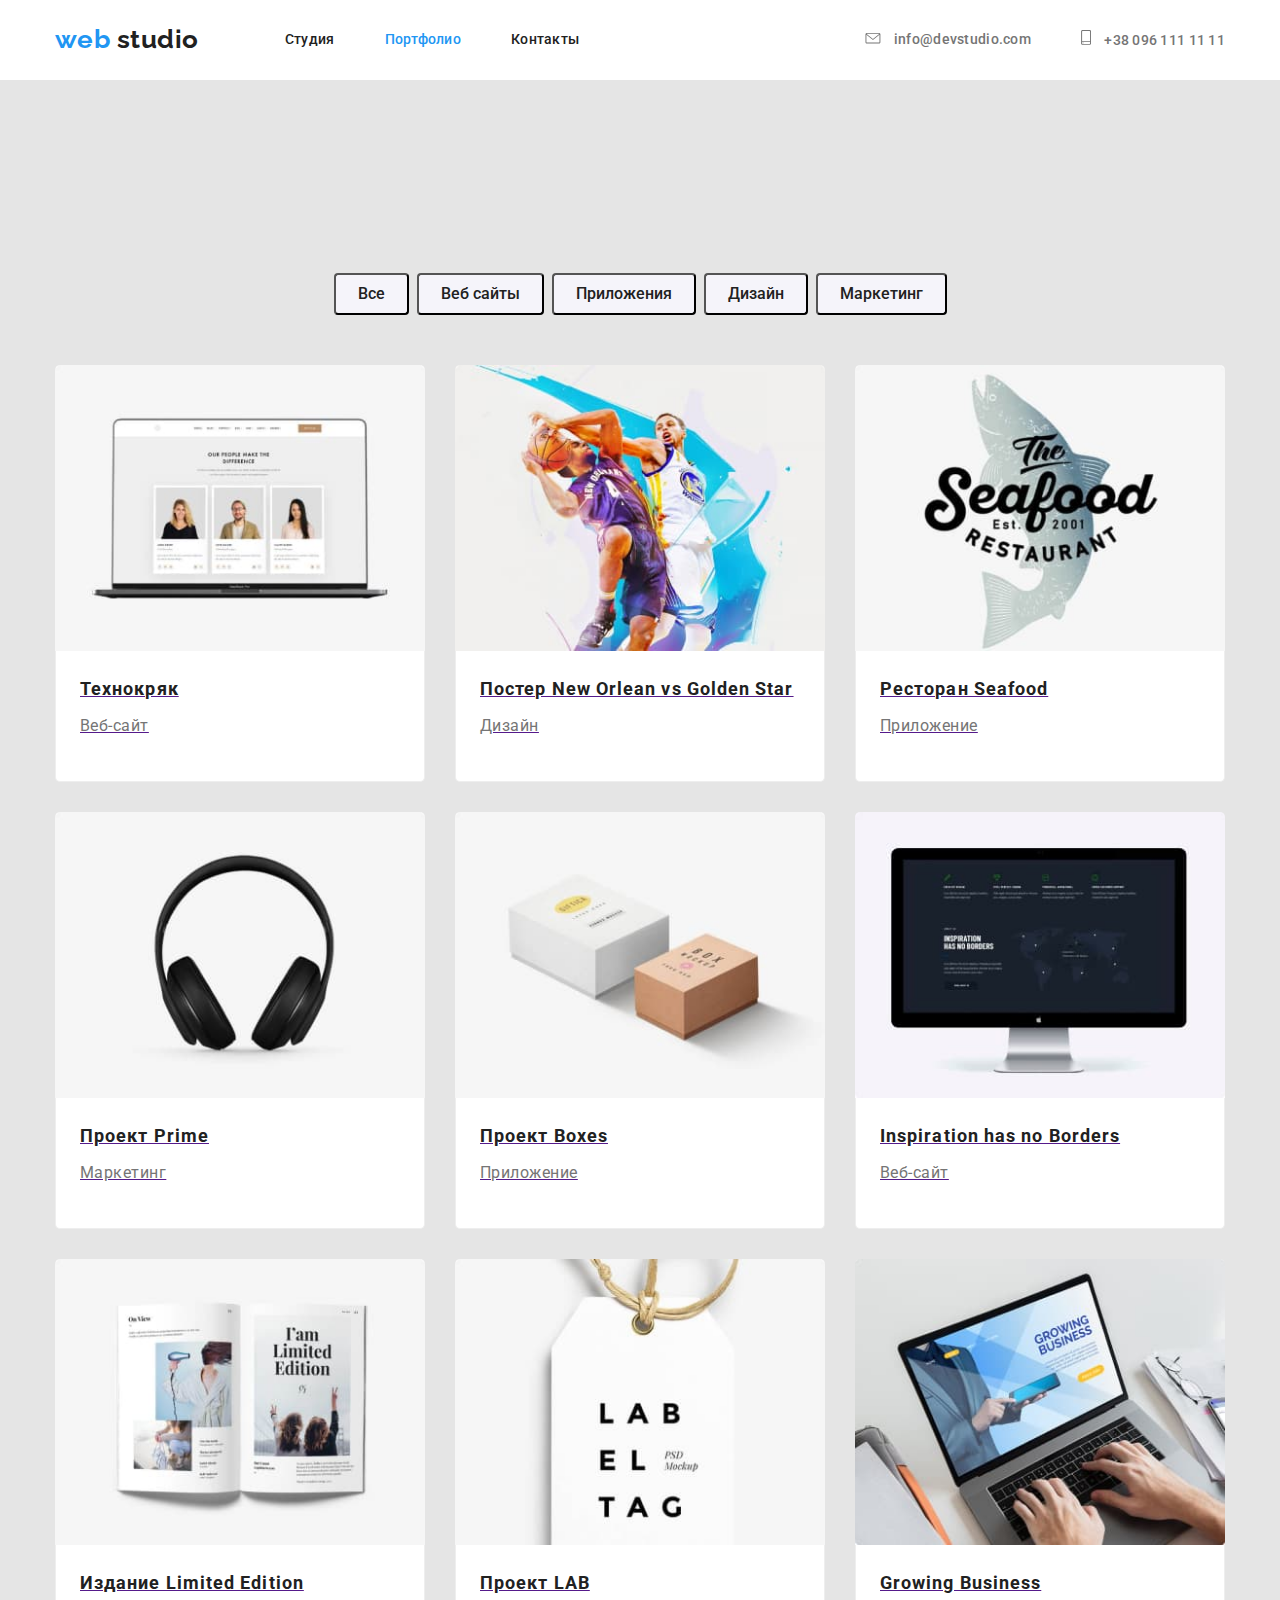
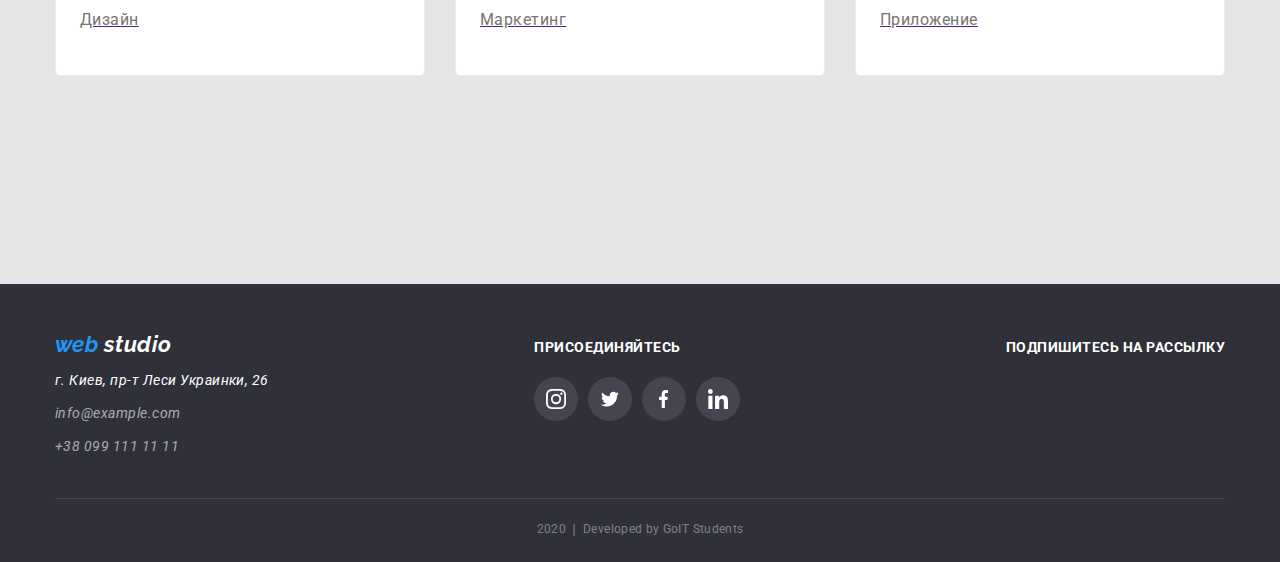
==== commit 9f7c60c0: "Делает карты в портфолио" ====
--- a/portfolio.html
+++ b/portfolio.html
@@ -86,33 +86,33 @@
               <li class="item">
                 <div class="cards">
                 <a class="link-portfolio" href="">
-                  <img
-                    class="main-img"
-                    src="./images/технокряк.jpg"
-                    alt=""
-                    width="370"
-                  />
+                  <div class="cards-ovarlay">
+                    <img class="main-img" src="./images/технокряк.jpg" alt="" width="370" />
+                    <p class="section-textps">
+                      Технокряк это современная площадка распространения
+                      коронавируса. Компании используют эту платформу для
+                      цифрового шпионажа и атак на защищённые сервера конкурентов.
+                    </p>
+                  </div>
+                 
                   <div class="sections">
                     <h2 class="section-titlep">Технокряк</h2>
                     <p class="section-textp">Веб-сайт</p>
                   </div>
                   </div>
+                  
+                </a>
+              </li>
+              <li class="item">
+                <div class="cards">
+                <a href="">
+                  <div class="cards-ovarlay"> <img class="main-img" src="./images/poster.jpg" alt="" width="370" />
                   <p class="section-textps">
                     Технокряк это современная площадка распространения
                     коронавируса. Компании используют эту платформу для
                     цифрового шпионажа и атак на защищённые сервера конкурентов.
-                  </p>
-                </a>
-              </li>
-              <li class="item">
-                <div class="cards">
-                <a href="">
-                  <img
-                    class="main-img"
-                    src="./images/poster.jpg"
-                    alt=""
-                    width="370"
-                  />
+                  </p> </div>
+                  
                   <div class="sections">
                     <h2 class="section-titlep">
                       Постер New Orlean vs Golden Star
@@ -120,168 +120,160 @@
                     <p class="section-textp">Дизайн</p>
                   </div>
                   </div>
-                  <p class="section-textps">
-                    Технокряк это современная площадка распространения
-                    коронавируса. Компании используют эту платформу для
-                    цифрового шпионажа и атак на защищённые сервера конкурентов.
-                  </p>
-                </a>
-              </li>
-              <li class="item">
-                <div class="cards">
-                <a href="">
-                  <img
-                    class="main-img"
-                    src="./images/seafood.jpg"
-                    alt=""
-                    width="370"
-                  />
+                  
+                </a>
+              </li>
+              <li class="item">
+                <div class="cards">
+                <a href="">
+                  <div class="cards-ovarlay">
+                    <img class="main-img" src="./images/seafood.jpg" alt="" width="370" />
+                    <p class="section-textps">
+                      Технокряк это современная площадка распространения
+                      коронавируса. Компании используют эту платформу для
+                      цифрового шпионажа и атак на защищённые сервера конкурентов.
+                    </p>
+                  </div>
+                  
                   <div class="sections">
                     <h2 class="section-titlep">Ресторан Seafood</h2>
                     <p class="section-textp">Приложение</p>
                   </div>
                   </div>
 
-                  <p class="section-textps">
-                    Технокряк это современная площадка распространения
-                    коронавируса. Компании используют эту платформу для
-                    цифрового шпионажа и атак на защищённые сервера конкурентов.
-                  </p>
-                </a>
-              </li>
-              <li class="item">
-                <div class="cards">
-                <a href="">
-                  <img
-                    class="main-img"
-                    src="./images/наушники.jpg"
-                    alt=""
-                    width="370"
-                  />
+                  
+                </a>
+              </li>
+              <li class="item">
+                <div class="cards">
+                <a href="">
+                  <div class="cards-ovarlay">
+                    <img class="main-img" src="./images/наушники.jpg" alt="" width="370" />
+                    <p class="section-textps">
+                      Технокряк это современная площадка распространения
+                      коронавируса. Компании используют эту платформу для
+                      цифрового шпионажа и атак на защищённые сервера конкурентов.
+                    </p>
+
+                  </div>
+                  
                   <div class="sections">
                     <h2 class="section-titlep">Проект Prime</h2>
                     <p class="section-textp">Маркетинг</p>
                   </div>
                   </div>
 
-                  <p class="section-textps">
-                    Технокряк это современная площадка распространения
-                    коронавируса. Компании используют эту платформу для
-                    цифрового шпионажа и атак на защищённые сервера конкурентов.
-                  </p>
+                  
                 </a>
               </li>
               
               <li class="item">
                 <div class="cards">
                 <a href="">
-                  <img
-                    class="main-img"
-                    src="./images/ящик.jpg"
-                    alt=""
-                    width="370"
-                  />
+                  <div class="cards-ovarlay">
+                    <img class="main-img" src="./images/ящик.jpg" alt="" width="370" />
+                    <p class="section-textps">
+                      Технокряк это современная площадка распространения
+                      коронавируса. Компании используют эту платформу для
+                      цифрового шпионажа и атак на защищённые сервера конкурентов.
+                    </p>
+                  </div>
+                  
                   <div class="sections">
                     <h2 class="section-titlep">Проект Boxes</h2>
                     <p class="section-textp">Приложение</p>
                   </div>
                   </div>
 
-                  <p class="section-textps">
-                    Технокряк это современная площадка распространения
-                    коронавируса. Компании используют эту платформу для
-                    цифрового шпионажа и атак на защищённые сервера конкурентов.
-                  </p>
-                </a>
-              </li>
-              <li class="item">
-                <div class="cards">
-                <a href="">
-                  <img
-                    class="main-img"
-                    src="./images/monitor.jpg"
-                    alt=""
-                    width="370"
-                  />
+                  
+                </a>
+              </li>
+              <li class="item">
+                <div class="cards">
+                <a href="">
+                  <div class="cards-ovarlay"> 
+                    <img class="main-img" src="./images/monitor.jpg" alt="" width="370" />
+                    <p class="section-textps">
+                      Технокряк это современная площадка распространения
+                      коронавируса. Компании используют эту платформу для
+                      цифрового шпионажа и атак на защищённые сервера конкурентов.
+                    </p>
+
+                  </div>
+                  
                   <div class="sections">
                     <h2 class="section-titlep">Inspiration has no Borders</h2>
                     <p class="section-textp">Веб-сайт</p>
                   </div>
                   </div>
 
-                  <p class="section-textps">
-                    Технокряк это современная площадка распространения
-                    коронавируса. Компании используют эту платформу для
-                    цифрового шпионажа и атак на защищённые сервера конкурентов.
-                  </p>
+                  
                 </a>
               </li>
               
               <li class="item">
                 <div class="cards">
                 <a href="">
-                  <img
-                    class="main-img"
-                    src="./images/журнал.jpg"
-                    alt=""
-                    width="370"
-                  />
+                  <div class="cards-ovarlay">
+                    <img class="main-img" src="./images/журнал.jpg" alt="" width="370" />
+                    <p class="section-textps">
+                      Технокряк это современная площадка распространения
+                      коронавируса. Компании используют эту платформу для
+                      цифрового шпионажа и атак на защищённые сервера конкурентов.
+                    </p>
+
+                  </div>
+                  
                   <div class="sections">
                     <h2 class="section-titlep">Издание Limited Edition</h2>
                     <p class="section-textp">Дизайн</p>
                   </div>
                   </div>
 
-                  <p class="section-textps">
-                    Технокряк это современная площадка распространения
-                    коронавируса. Компании используют эту платформу для
-                    цифрового шпионажа и атак на защищённые сервера конкурентов.
-                  </p>
+                  
                 </a>
               </li>
               
               <li class="item">
                 <div class="cards">
                 <a href="">
-                  <img
-                    class="main-img"
-                    src="./images/бирка.jpg"
-                    alt=""
-                    width="370"
-                  />
+                  <div class="cards-ovarlay">
+                    <img class="main-img" src="./images/бирка.jpg" alt="" width="370" />
+                    <p class="section-textps">
+                      Технокряк это современная площадка распространения
+                      коронавируса. Компании используют эту платформу для
+                      цифрового шпионажа и атак на защищённые сервера конкурентов.
+                    </p>
+
+                  </div>
+                  
                   <div class="sections">
                     <h2 class="section-titlep">Проект LAB</h2>
                     <p class="section-textp">Маркетинг</p>
                   </div>
                   </div>
 
-                  <p class="section-textps">
-                    Технокряк это современная площадка распространения
-                    коронавируса. Компании используют эту платформу для
-                    цифрового шпионажа и атак на защищённые сервера конкурентов.
-                  </p>
-                </a>
-              </li>
-              <li class="item">
-                <div class="cards">
-                <a href="">
-                  <img
-                    class="main-img"
-                    src="./images/laptop.jpg"
-                    alt=""
-                    width="370"
-                  />
+                                </a>
+              </li>
+              <li class="item">
+                <div class="cards">
+                <a href="">
+                  <div class="cards-ovarlay">
+                    <img class="main-img" src="./images/laptop.jpg" alt="" width="370" />
+                    <p class="section-textps">
+                      Технокряк это современная площадка распространения
+                      коронавируса. Компании используют эту платформу для
+                      цифрового шпионажа и атак на защищённые сервера конкурентов.
+                    </p>
+                  </div>
+                  
                   <div class="sections">
                     <h2 class="section-titlep">Growing Business</h2>
                     <p class="section-textp">Приложение</p>
                   </div>
                   </div>
 
-                  <p class="section-textps">
-                    Технокряк это современная площадка распространения
-                    коронавируса. Компании используют эту платформу для
-                    цифрового шпионажа и атак на защищённые сервера конкурентов.
-                  </p>
+                  
                 </a>
               </li>
             </ul>
--- a/css/styles.css
+++ b/css/styles.css
@@ -519,7 +519,16 @@
   line-height: 1.87;
 }
 
+.cards-ovarlay {
+  position: relative;
+}
+
 .section-textps {
+  position: absolute;
+  opacity: 0;
+  top: 0px;
+  left: 0px;
+  width: 370px;
   margin-top: 0px;
   margin-bottom: 0px;
   padding: 63px 24px;
@@ -554,3 +563,9 @@
   box-shadow: 1px 4px 6px rgba(0, 0, 0, 0.16), 0px 4px 4px rgba(0, 0, 0, 0.06),
     0px 1px 1px rgba(0, 0, 0, 0.12);
 }
+
+.cards:hover .section-textps {
+  opacity: 1;
+  transition-duration: 250ms;
+  transition-timing-function: cubic-bezier(0.4, 0, 0.2, 1);
+}
